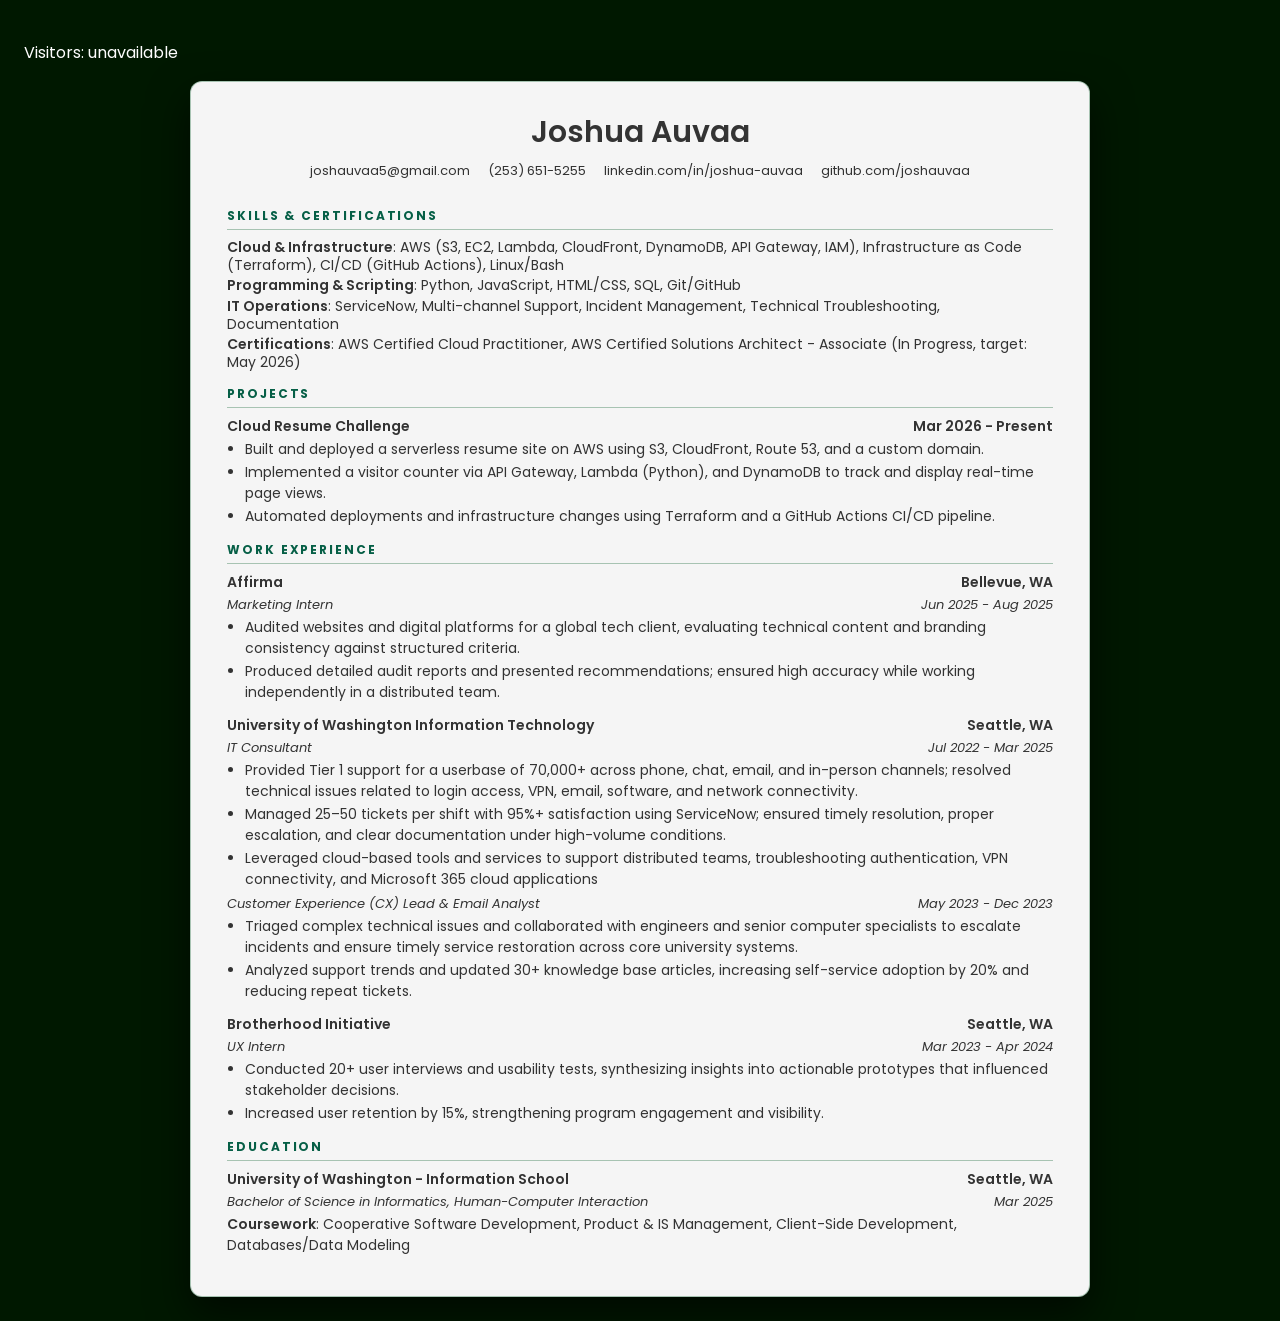
==== frontend/index.html @ ac7f31b0 "Restructure repo + add terraform starter" ====
<!DOCTYPE html>
<html lang="en">


<head>
    <meta charset="utf-8">
    <meta name="author" content="Joshua Auvaa">
    <meta name="description" content="Cloud Resume">
    <title>Joshua Auvaa - Resume</title>
    <link rel="stylesheet" href="style.css">

    <link rel="preconnect" href="https://fonts.googleapis.com">
    <link rel="preconnect" href="https://fonts.gstatic.com" crossorigin>
    <link href="https://fonts.googleapis.com/css2?family=Poppins:wght@300;400;500;600&display=swap" rel="stylesheet">
    <link rel="icon" href="./img/favicon.ico" />
</head>


<body>
    <p id="visitor-line">Visitors: <span id="visitor-count">Loading...</span></p>
    <div class="page">
        <header class="page-header">
            <h1 class="name">Joshua Auvaa</h1>
            <ul class="contact-inline">
                <li><a href="mailto:joshauvaa5@gmail.com">joshauvaa5@gmail.com</a></li>
                <li><a href="tel:+12536515255">(253) 651-5255</a></li>
                <li><a href="https://www.linkedin.com/in/joshua-auvaa">linkedin.com/in/joshua-auvaa</a></li>
                <li><a href="https://github.com/joshauvaa">github.com/joshauvaa</a></li>
            </ul>
        </header>

        <main>
            <section>
                <h3>Skills & Certifications</h3>
                <hr>
                <p><strong>Cloud & Infrastructure</strong>: AWS (S3, EC2, Lambda, CloudFront, DynamoDB, API Gateway,
                    IAM),
                    Infrastructure as Code (Terraform), CI/CD (GitHub Actions), Linux/Bash</p>
                <p><strong>Programming & Scripting</strong>: Python, JavaScript, HTML/CSS, SQL, Git/GitHub</p>
                <p><strong>IT Operations</strong>: ServiceNow, Multi-channel Support, Incident Management, Technical
                    Troubleshooting, Documentation</p>
                <p><strong>Certifications</strong>: AWS Certified Cloud Practitioner, AWS Certified Solutions Architect
                    - Associate
                    (In Progress, target: May 2026)</p>
            </section>

            <section>
                <h3>Projects</h3>
                <hr>
                <article class="item">
                    <header>
                        <strong> Cloud Resume Challenge </strong><span>Mar 2026 - Present</span>
                    </header>
                    <ul>
                        <li>Built and deployed a serverless resume site on AWS using S3, CloudFront, Route 53, and a
                            custom domain.</li>
                        <li>Implemented a visitor counter via API Gateway, Lambda (Python), and DynamoDB to track and
                            display real-time page views.</li>
                        <li>Automated deployments and infrastructure changes using Terraform and a GitHub Actions CI/CD
                            pipeline.</li>
                    </ul>
                </article>
            </section>

            <section>
                <h3>Work Experience</h3>
                <hr>

                <article class="item">
                    <header>
                        <strong>Affirma</strong><span>Bellevue, WA</span>
                    </header>
                    <div>
                        <em>Marketing Intern</em><span>Jun 2025 - Aug 2025</span>
                    </div>

                    <ul>
                        <li>Audited websites and digital platforms for a global tech client, evaluating technical
                            content and branding
                            consistency against structured criteria.</li>
                        <li>Produced detailed audit reports and presented recommendations; ensured high accuracy while
                            working
                            independently in a distributed team.</li>
                    </ul>
                </article>

                <article class="item">
                    <header>
                        <strong>University of Washington Information Technology</strong><span>Seattle, WA</span>
                    </header>
                    <div>
                        <em>IT Consultant</em><span>Jul 2022 - Mar 2025</span>
                    </div>
                    <ul>
                        <li>Provided Tier 1 support for a userbase of 70,000+ across phone, chat, email, and in-person
                            channels;
                            resolved technical issues related to login access, VPN, email, software, and network
                            connectivity.</li>
                        <li>Managed 25–50 tickets per shift with 95%+ satisfaction using ServiceNow; ensured timely
                            resolution, proper
                            escalation, and clear documentation under high-volume conditions.</li>
                        <li>Leveraged cloud-based tools and services to support distributed teams, troubleshooting
                            authentication, VPN
                            connectivity, and Microsoft 365 cloud applications</li>
                    </ul>

                    <div>
                        <em>Customer Experience (CX) Lead &amp; Email Analyst</em><span>May 2023 - Dec 2023</span>
                    </div>
                    <ul>
                        <li>Triaged complex technical issues and collaborated with engineers and senior computer
                            specialists to
                            escalate incidents and ensure timely service restoration across core university systems.
                        </li>
                        <li>Analyzed support trends and updated 30+ knowledge base articles, increasing self-service
                            adoption
                            by 20% and reducing repeat tickets.</li>
                    </ul>
                </article>

                <article class="item">
                    <header>
                        <strong>Brotherhood Initiative</strong><span>Seattle, WA</span>
                    </header>
                    <div>
                        <em>UX Intern</em><span>Mar 2023 - Apr 2024</span>
                    </div>
                    <ul>
                        <li>Conducted 20+ user interviews and usability tests, synthesizing insights into actionable
                            prototypes
                            that influenced stakeholder decisions.</li>
                        <li>Increased user retention by 15%, strengthening program engagement and visibility.</li>
                    </ul>
                </article>
            </section>

            <section>
                <h3>Education</h3>
                <hr>
                <article class="item">
                    <header>
                        <strong>University of Washington - Information School</strong><span>Seattle, WA</span>
                    </header>
                    <div>
                        <em>Bachelor of Science in Informatics, Human-Computer Interaction</em><span>Mar 2025</span>
                    </div>
                    <p><strong>Coursework</strong>: Cooperative Software Development, Product &amp; IS Management,
                        Client-Side Development,
                        Databases/Data Modeling</p>
                </article>
            </section>
        </main>
    </div>

    <script>
        async function loadVisitorCount() {
            const counterEl = document.getElementById("visitor-count");

            try {
                const response = await fetch("https://kiyoftu82c.execute-api.us-east-1.amazonaws.com/prod/visits");
                const data = await response.json();

                let bodyData = data;

                if (typeof data.body === "string") {
                    bodyData = JSON.parse(data.body);
                }

                counterEl.textContent = bodyData.visits;
            } catch (error) {
                console.error("Error loading visitor count:", error);
                counterEl.textContent = "unavailable";
            }
        }

        loadVisitorCount();
    </script>

</body>


</html>
---- frontend/style.css ----
* {
    box-sizing: border-box;
}

body {
    margin: 0;
    padding: 24px;
    font-family: "Poppins", system-ui, -apple-system, BlinkMacSystemFont,
        "Segoe UI", sans-serif;
    background-color: #001800; 
    color: #333333;
}

/* Accents */
:root {
    --accent: #166534;                
    --accent-soft: rgba(22, 101, 52, 0.35);
}

/* Main page width and panel */
main {
    max-width: 900px;
    margin: 0 auto;
}

.page {
    max-width: 900px;
    margin: 0 auto;
    background-color: #f5f5f5;         
    border-radius: 12px;
    padding: 28px 36px;
    box-shadow: 0 18px 40px rgba(0, 0, 0, 0.6);
    border: 1px solid var(--accent-soft);
}

/* Header */
.page-header {
    text-align: center;
    margin: 0 0 16px;
    padding-bottom: 10px;
    /* border-bottom: 1px solid var(--accent-soft); */
}

.name {
    margin: 0 0 6px;
    font-size: 30px;
    font-weight: 600;
    color: #333333;
}

/* Contact line */
.contact-inline {
    list-style: none;
    padding: 0;
    margin: 0;
    display: flex;
    flex-wrap: wrap;
    justify-content: center;
    gap: 8px 18px;
    font-size: 13px;
    color: #9ca3af;
}

.contact-inline li a {
    color: #333333;
    text-decoration: none;
}

.contact-inline li a:hover {
    color: var(--accent);
    text-decoration: underline;
}

/* Sections */
section {
    margin-top: 14px;
    font-size: 14px;
}

section:first-of-type p {
    margin: 2px 0;            
    line-height: 1.3;         
}

.item {
    margin-bottom: 8px;
}

.item ul li {
    margin-bottom: 1px;
}

section h3 {
    margin: 0 0 4px;
    font-size: 12px;
    letter-spacing: 0.16em;
    text-transform: uppercase;
    color: #065f46;
}

section hr {
    border: none;
    border-top: 1px solid var(--accent-soft);
    margin: 0 0 8px;
}


/* Items */
.item {
    margin-bottom: 12px;
}

.item > header {
    display: flex;
    justify-content: space-between;
    align-items: baseline;
    margin: 0 0 2px;
    text-align: left;
}

.item > header strong,
.item > header span {
    font-weight: 600;
    color: #333333;
    font-size: 14px;
}

.item > div {
    display: flex;
    justify-content: space-between;
    align-items: baseline;
    font-size: 13px;
    margin: 0 0 2px;
}

.item > div em,
.item > div span {
    font-style: italic;
    color: #333333;
}

/* Bullet lists */
.item ul {
    margin: 2px 0 4px;
    padding-left: 18px;
    color: #333333;
}

.item ul li {
    margin-bottom: 2px;
}

/* Paragraphs in items */
.item p {
    margin: 2px 0 0;
}

/* Emphasis */
strong {
    font-weight: 600;
    color: #333333;
}

a {
    color: #166534;
}

a:hover {
    color: #0f3f28;
}

#visitor-line {
    color: white;
}

#visitor-count {
    color: white;
}


@media (max-width: 700px) {
    body {
        padding: 16px;
    }

    .page {
        padding: 22px 18px;
    }

    .item > header,
    .item > div {
        flex-direction: column;
        align-items: flex-start;
        gap: 0;
    }
}
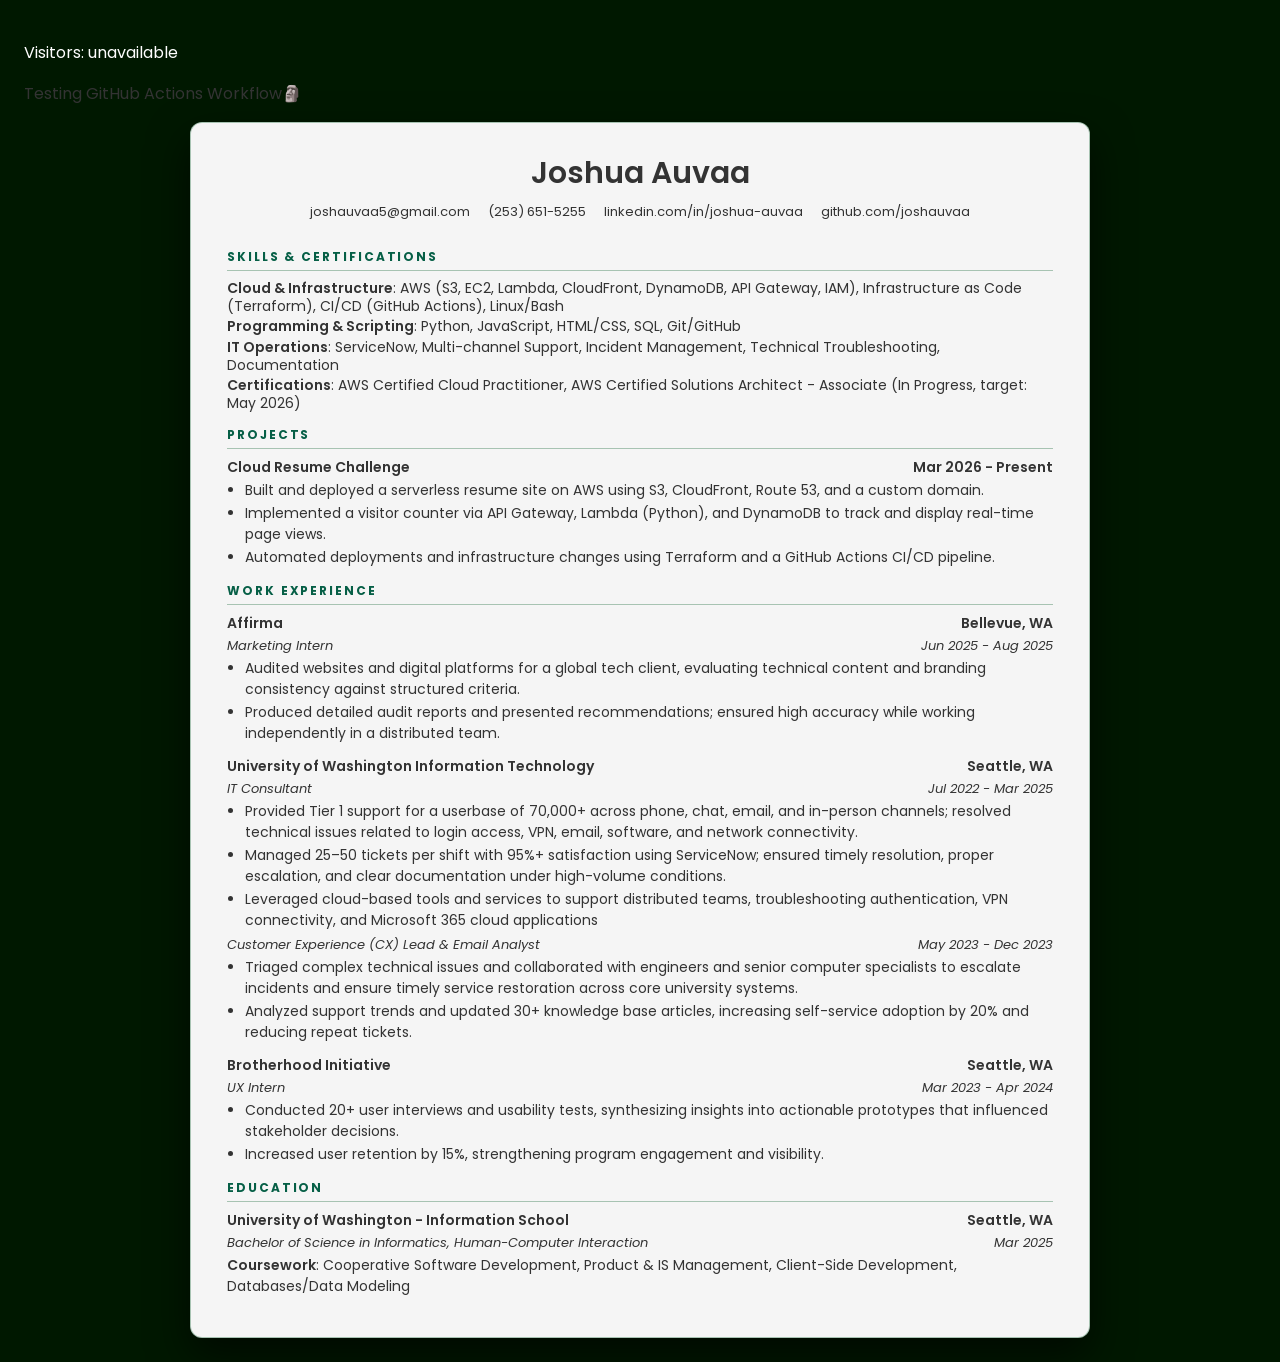
==== commit f100cbbd: "Add GitHub Actions frontend deploy workflow" ====
--- a/frontend/index.html
+++ b/frontend/index.html
@@ -18,6 +18,7 @@
 
 <body>
     <p id="visitor-line">Visitors: <span id="visitor-count">Loading...</span></p>
+    <p> Testing GitHub Actions Workflow🗿</p>
     <div class="page">
         <header class="page-header">
             <h1 class="name">Joshua Auvaa</h1>
@@ -152,29 +153,7 @@
         </main>
     </div>
 
-    <script>
-        async function loadVisitorCount() {
-            const counterEl = document.getElementById("visitor-count");
-
-            try {
-                const response = await fetch("https://kiyoftu82c.execute-api.us-east-1.amazonaws.com/prod/visits");
-                const data = await response.json();
-
-                let bodyData = data;
-
-                if (typeof data.body === "string") {
-                    bodyData = JSON.parse(data.body);
-                }
-
-                counterEl.textContent = bodyData.visits;
-            } catch (error) {
-                console.error("Error loading visitor count:", error);
-                counterEl.textContent = "unavailable";
-            }
-        }
-
-        loadVisitorCount();
-    </script>
+    <script src="js/main.js"></script>
 
 </body>
 
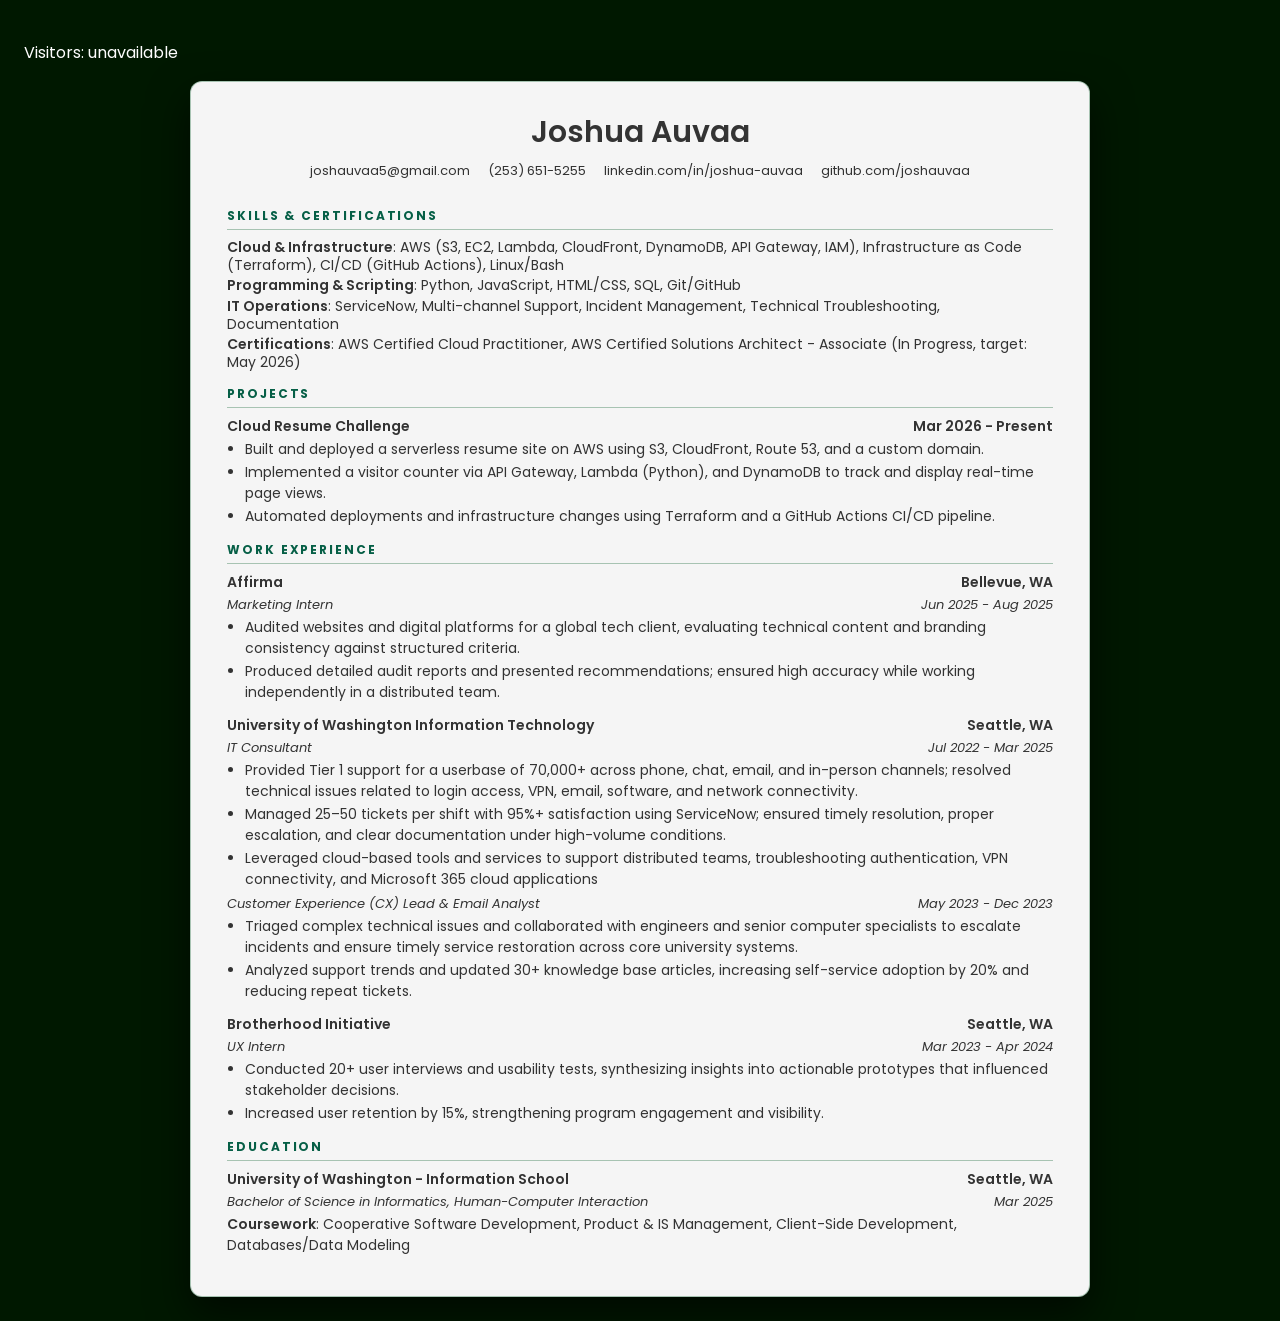
==== commit 7545188a: "fix index" ====
--- a/frontend/index.html
+++ b/frontend/index.html
@@ -18,7 +18,6 @@
 
 <body>
     <p id="visitor-line">Visitors: <span id="visitor-count">Loading...</span></p>
-    <p> Testing GitHub Actions Workflow🗿</p>
     <div class="page">
         <header class="page-header">
             <h1 class="name">Joshua Auvaa</h1>
